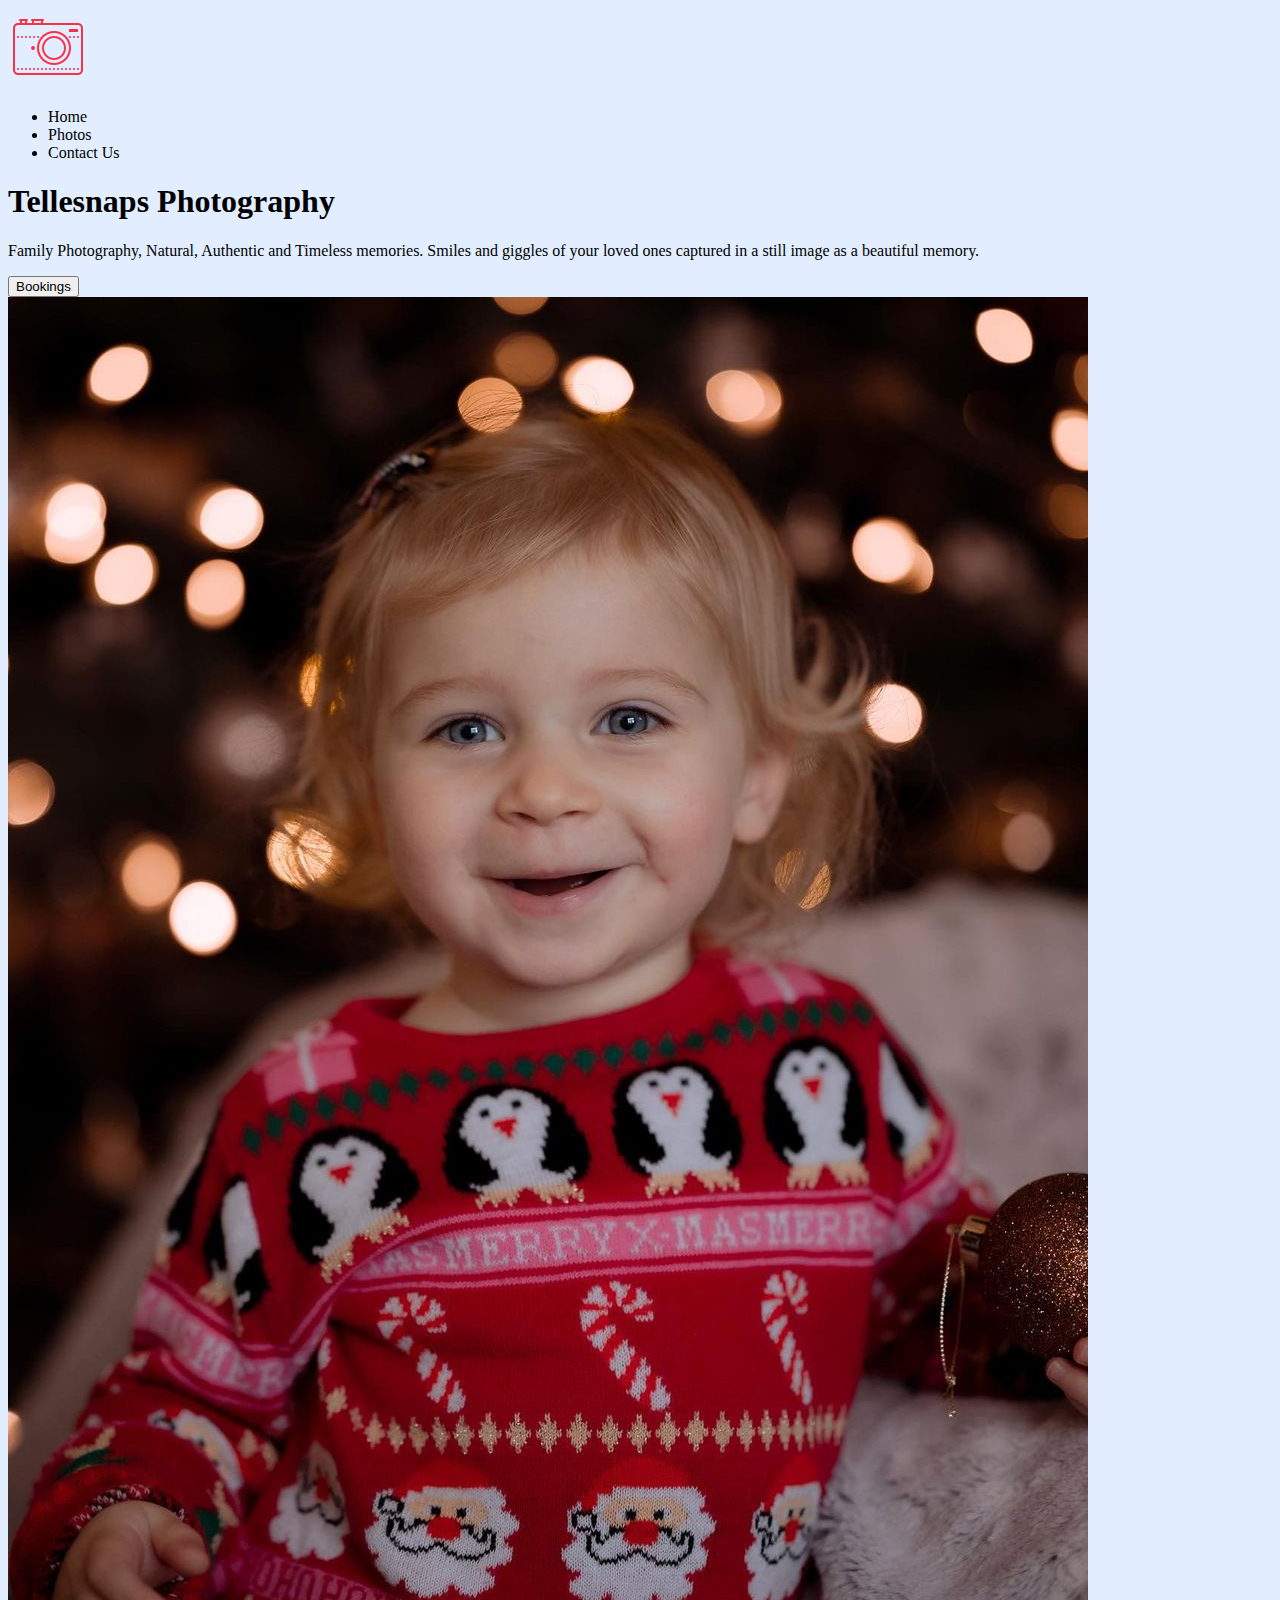
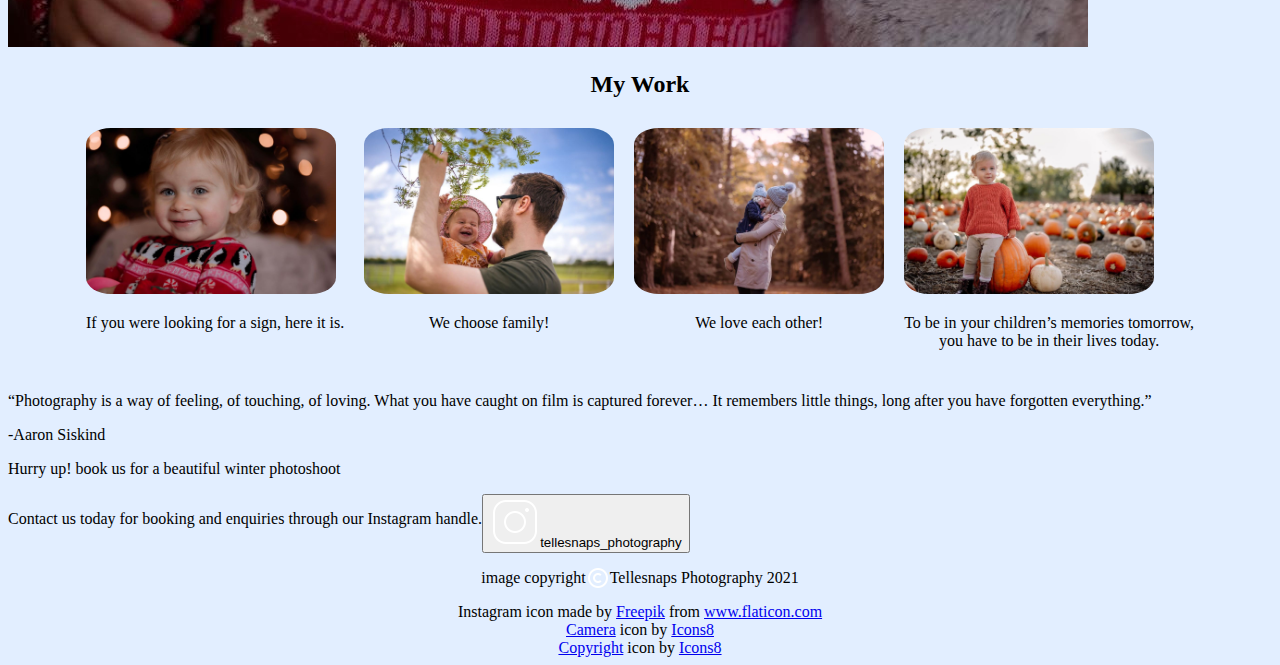
==== index.html @ 1d7382c7 "Html fie structure made for Landing page, README updated" ====
<!DOCTYPE html>
<html lang="en">
<head>
    <meta charset="UTF-8">
    <meta http-equiv="X-UA-Compatible" content="IE=edge">
    <meta name="viewport" content="width=device-width, initial-scale=1.0">
    <title>Tellesnaps Photography</title>
    <link rel="stylesheet" href="styles.css">
    <link rel="icon" href="Images/logo.png">
</head>
<body>
    <section class="section-1">
        <nav>
            <img class="logo" src="Images/logo.png" alt="Tellesnaps Logo">
            <ul class="nav-links">
                <li>Home</li>
                <li>Photos</li>
                <li>Contact Us</li>
            </ul>
        </nav>
        <div class="box-1">
            <div class="Heading">
                <h1>Tellesnaps Photography</h1>
                <p>Family Photography, Natural, Authentic and Timeless memories. Smiles and giggles of your loved ones captured in a still image as a beautiful memory. </p>
                <button type="button">Bookings</button>
            </div>
            <div class="heading-image">
                <img src="Images/image-3.jpg" alt="A beautiful Smiling Baby">
            </div>
        </div>
    </section>
    <h2>My Work</h2>
    <section class="section-2">
        <div class="image-section">
            <img src="Images/image-2.jpg" alt="A beautiful smiling baby with a red sweater.">
            <p>If you were looking for a sign, here it is.</p>
        </div>
        <div class="image-section">
            <img src="Images/image-1.jpg" alt="A cute baby and her father laughing.">
            <p>We choose family!</p>
        </div>
        <div class="image-section">
            <img src="Images/image-4.jpg" alt="A candid photo of a boy in his dad's arms.">
            <p>We love each other!</p>
        </div>
        <div class="image-section">
            <img src="Images/image-5.jpg" alt="A cute girl with an orange sweater standing in middle of lots of pumpkins">
            <p>To be in your children’s memories tomorrow,<br> you have to be in their lives today.</p>
        </div>

    </section>
    <section class="quote-section">
        <div class="quote-container">
            <p>“Photography is a way of feeling, of touching, of loving. What you have caught on film is captured forever… It remembers little things, long after you have forgotten everything.”</p>
        </div>
        <div class="quote-writer">
            <p>-Aaron Siskind</p>
        </div>
    </section>
    <section class="call-to-action">
        <div class="container-2">
            <p>Hurry up! book us for a beautiful winter photoshoot</p>
        </div>
        <div class="container-3">
            <p>Contact us today for booking and enquiries through our Instagram handle.</p>
            <a href="https://www.instagram.com/tellesnaps_photography/">
                <button type="button">
                   <img class="ig-logo" src="Images/Instagram.png" alt="Instagram Logo">tellesnaps_photography
                </button>
            </a>    
        </div>
    </section>
    <footer>
        <div class="container-4">
            <p>image copyright </p>
            <img src="Images/copyright-logo.png" alt="copyright logo">
            <p>Tellesnaps Photography 2021</p>
        </div>
        
        <div class="container-5">
            <div>Instagram icon made by <a href="https://www.freepik.com" title="Freepik">Freepik</a> from <a href="https://www.flaticon.com/" title="Flaticon">www.flaticon.com</a></div>
           <a target="_blank" href="https://icons8.com/icon/42343/camera">Camera</a> icon by <a target="_blank" href="https://icons8.com">Icons8</a>
           <br> 
           <a target="_blank" href="https://icons8.comundefined">Copyright</a> icon by <a target="_blank" href="https://icons8.com">Icons8</a>
        </div>
    </footer>
</body>
</html>
---- styles.css ----
body{
    background-color: rgb(226, 238, 255);
}

.section-2{
    display: flex;
    flex-flow: row wrap;
    justify-content: center;

}

.image-section{
    margin: 10px;    
}

.image-section p {
    text-align: center;

}

.image-section img{
    border-radius:10% ;
    margin: 0;
    padding: 0;
    height: auto;
    width: 250px;
}


h2{
    text-align: center;
}

.container-3 {
    display: flex;
    flex-flow: row wrap;
}

.container-4{
    display: flex;
    justify-content: center;
    align-items: center;
}

.container-5{
    text-align: center;
}
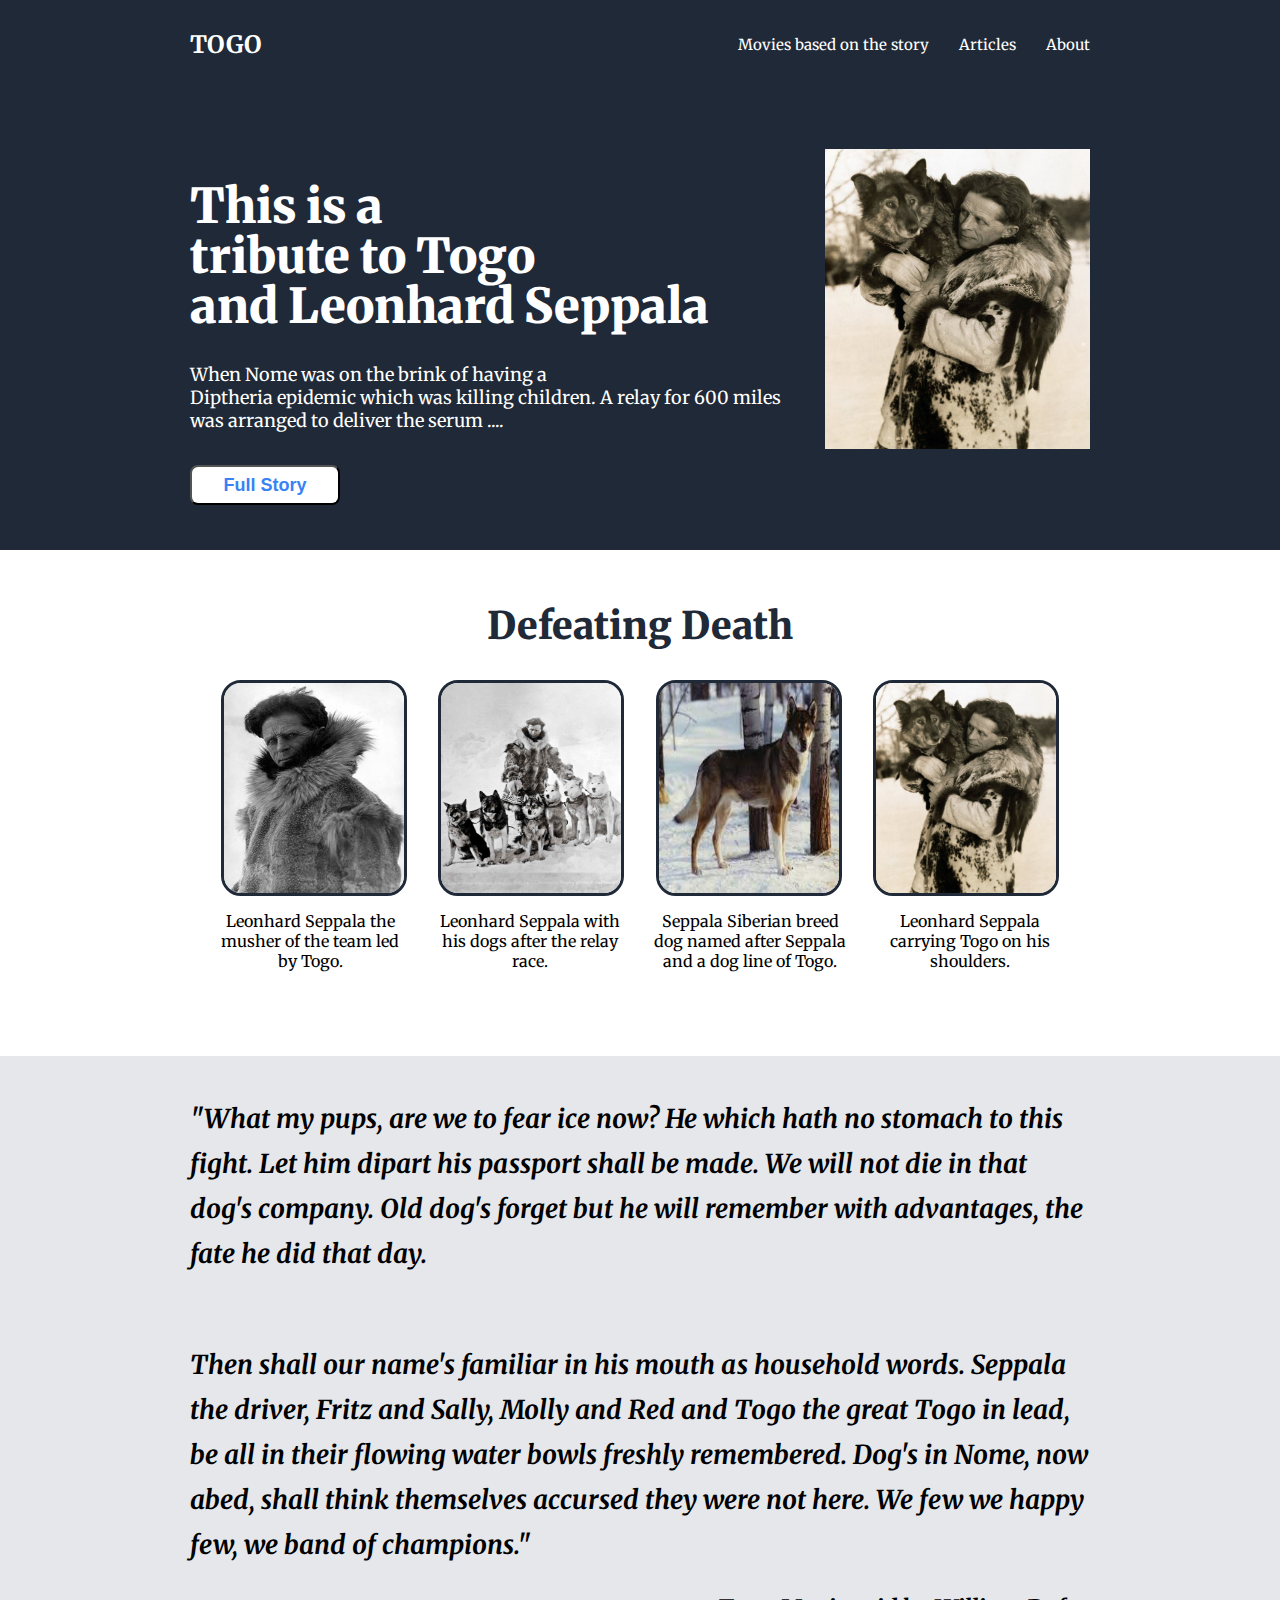
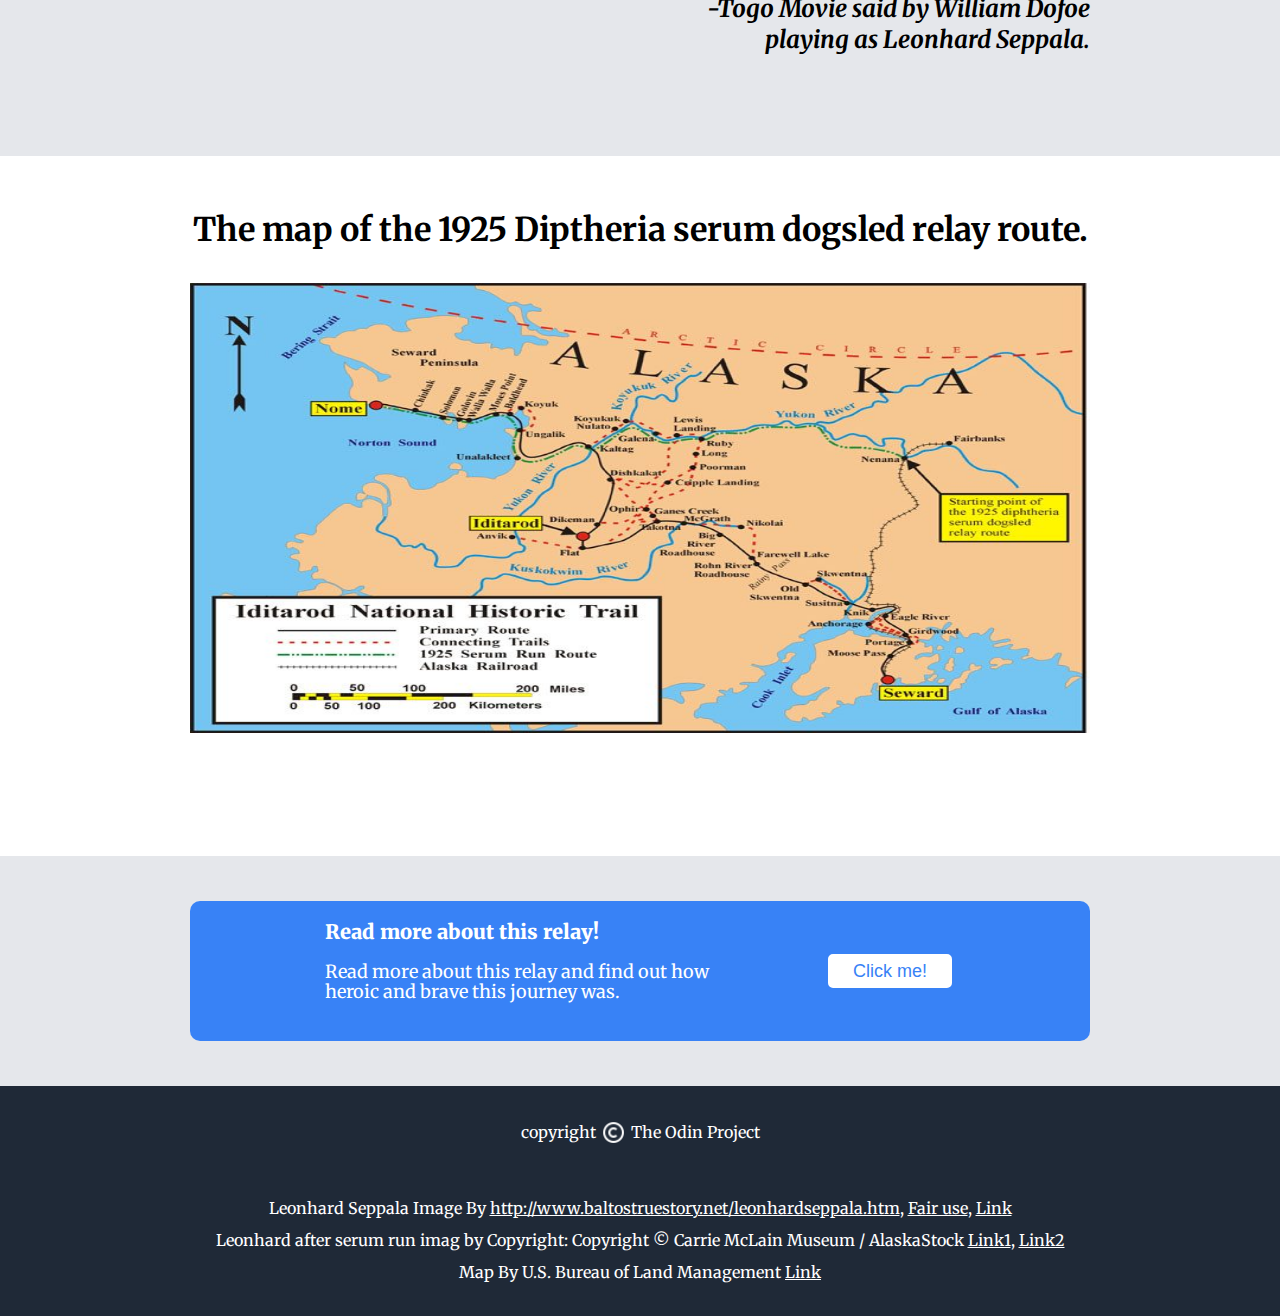
==== commit dae457ad: "Updated README Created more.html and styling for it. Final udate for the project" ====
--- a/index.html
+++ b/index.html
@@ -4,85 +4,103 @@
     <meta charset="UTF-8">
     <meta http-equiv="X-UA-Compatible" content="IE=edge">
     <meta name="viewport" content="width=device-width, initial-scale=1.0">
-    <title>Tellesnaps Photography</title>
+    <title>TOGO</title>
     <link rel="stylesheet" href="styles.css">
-    <link rel="icon" href="Images/logo.png">
+    <link rel="icon" href="Images/togo.png">
 </head>
 <body>
-    <section class="section-1">
-        <nav>
-            <img class="logo" src="Images/logo.png" alt="Tellesnaps Logo">
-            <ul class="nav-links">
-                <li>Home</li>
-                <li>Photos</li>
-                <li>Contact Us</li>
-            </ul>
-        </nav>
-        <div class="box-1">
-            <div class="Heading">
-                <h1>Tellesnaps Photography</h1>
-                <p>Family Photography, Natural, Authentic and Timeless memories. Smiles and giggles of your loved ones captured in a still image as a beautiful memory. </p>
-                <button type="button">Bookings</button>
-            </div>
-            <div class="heading-image">
-                <img src="Images/image-3.jpg" alt="A beautiful Smiling Baby">
+    <div class="wrapper">
+        <div class="first">
+           <div id="nav"> 
+            <div class="Header"><a href="index.html">TOGO</a></div>
+                <ul class="nav-links">
+                    <li>Movies based on the story</li>
+                    <li>Articles</li>
+                    <li>About</li>
+                </ul>
+          </div> 
+            <div class="box-2">
+                <div class="left-hero">
+                    <h1>This is a <br> tribute to Togo <br> and Leonhard Seppala</h1>
+                    <p>When Nome was on the brink of having a <br> Diptheria epidemic which was killing children. A relay for 600 miles was arranged to deliver the serum ....</p>
+                    <a href="more.html"><button type="button">Full Story</button></a>
+                </div>
+                
+                <img src="Images/Seppala-Togo.jpg" alt="Seppala carryig Togo on his shoulder">
+                
             </div>
         </div>
-    </section>
-    <h2>My Work</h2>
-    <section class="section-2">
-        <div class="image-section">
-            <img src="Images/image-2.jpg" alt="A beautiful smiling baby with a red sweater.">
-            <p>If you were looking for a sign, here it is.</p>
+    </div>
+    <div class="section-1">
+        <div class="second">
+            <div class="heading-2"><h2>Defeating Death</h2></div>
+            <div class="container-2">
+                <div class="img-container">
+                    <img src="Images/Leonhard_Seppala.jpg" alt="Leonhard Seppala.">
+                    <img src="Images/Leonhard_Seppala_with_dogs.jpg" alt="Leonhard Seppalla and his dogs after the relay">
+                    <img src="Images/Seppala-Siberian.jfif" alt="A Seppala Siberian Breed Dog named after Seppala and a dog line of Togo.">
+                    <img src="Images/Seppala-Togo.jpg" alt="Leonhard Seppala carrying Togo on his shoulders.">                    
+                </div>
+                <div class="info-container">
+                    <div class="img-info">Leonhard Seppala the musher of the team led by Togo.</div>
+                    <div class="img-info">Leonhard Seppala with his dogs after the relay race.</div>
+                    <div class="img-info">Seppala Siberian breed dog named after Seppala and a dog line of Togo.</div>
+                    <div class="img-info">Leonhard Seppala carrying Togo on his shoulders.</div>
+                </div>
+            </div>
         </div>
-        <div class="image-section">
-            <img src="Images/image-1.jpg" alt="A cute baby and her father laughing.">
-            <p>We choose family!</p>
+    </div>
+    <div class="section-2">
+        <div class="third">
+            <p>"What my pups, are we to fear ice now? He which hath no stomach to this fight. Let him dipart his passport shall be made. We will not die in that dog's company. Old dog's forget but he will remember with advantages,
+                the fate he did that day.  
+            </p>
+            <p> Then shall our name's familiar in his mouth as household words. Seppala the driver, Fritz and Sally, Molly and Red and Togo the great Togo in lead,
+                be all in their flowing water bowls freshly remembered. Dog's in Nome, now abed, shall think themselves accursed they were not here. We few we happy few, we band of champions."</p>
+            <div class="author">
+                -Togo Movie said by William Dofoe <br> playing as Leonhard Seppala.
+            </div>
+
         </div>
-        <div class="image-section">
-            <img src="Images/image-4.jpg" alt="A candid photo of a boy in his dad's arms.">
-            <p>We love each other!</p>
+    </div>
+    <div class="section-3">
+        <div class="fourth">
+            <h3>The map of the 1925 Diptheria serum dogsled relay route.</h3>
+            <img src="Images/relay-map.jpg" alt="The map of the 1925 Diptheria serum dogsled relay route.">
         </div>
-        <div class="image-section">
-            <img src="Images/image-5.jpg" alt="A cute girl with an orange sweater standing in middle of lots of pumpkins">
-            <p>To be in your children’s memories tomorrow,<br> you have to be in their lives today.</p>
+    </div>
+    
+    <div class="cta">
+        <div class="box">
+            <div id="left-hero">
+                <h4>Read more about this relay!</h4>
+                <p>Read more about this relay and find out how <br> heroic and brave this journey was.</p>
+            </div>
+            <div id="right-hero">
+                <a href="https://en.wikipedia.org/wiki/1925_serum_run_to_Nome#:~:text=The%201925%20serum%20run%20to,Nome%20and%20the%20surrounding%20communities">
+                    <button type="button">
+                        Click me!
+                    </button>
+                </a>
+            </div>
         </div>
+    </div>
 
-    </section>
-    <section class="quote-section">
-        <div class="quote-container">
-            <p>“Photography is a way of feeling, of touching, of loving. What you have caught on film is captured forever… It remembers little things, long after you have forgotten everything.”</p>
+    <div class="section-4">
+        <div class="footer">
+            <div class="container-4">
+                <p>copyright </p>
+                <img src="Images/copyright-logo.png" alt="copyright logo">
+                <p>The Odin Project</p>
+            </div>
+            <div class="contributors">
+                <div>Leonhard Seppala Image By 
+                    <a rel="nofollow" class="external free" href="http://www.baltostruestory.net/leonhardseppala.htm">http://www.baltostruestory.net/leonhardseppala.htm</a>, <a href="//en.wikipedia.org/wiki/File:Leonhard_Seppala.jpg" title="Fair use of copyrighted material in the context of Leonhard Seppala">Fair use</a>, <a href="https://en.wikipedia.org/w/index.php?curid=36741235">Link</a>
+                </div>
+                <div>Leonhard after serum run imag by Copyright: Copyright © Carrie McLain Museum / AlaskaStock  <a href="http://creativecommons.org/publicdomain/zero/1.0/deed.en" title="Creative Commons Zero, Public Domain Dedication"> Link1</a>, <a href="https://commons.wikimedia.org/w/index.php?curid=93981964">Link2</a></div>
+                <div>Map By U.S. Bureau of Land Management <a href="https://commons.wikimedia.org/w/index.php?curid=3525038">Link</a></div>
+            </div>  
         </div>
-        <div class="quote-writer">
-            <p>-Aaron Siskind</p>
-        </div>
-    </section>
-    <section class="call-to-action">
-        <div class="container-2">
-            <p>Hurry up! book us for a beautiful winter photoshoot</p>
-        </div>
-        <div class="container-3">
-            <p>Contact us today for booking and enquiries through our Instagram handle.</p>
-            <a href="https://www.instagram.com/tellesnaps_photography/">
-                <button type="button">
-                   <img class="ig-logo" src="Images/Instagram.png" alt="Instagram Logo">tellesnaps_photography
-                </button>
-            </a>    
-        </div>
-    </section>
-    <footer>
-        <div class="container-4">
-            <p>image copyright </p>
-            <img src="Images/copyright-logo.png" alt="copyright logo">
-            <p>Tellesnaps Photography 2021</p>
-        </div>
-        
-        <div class="container-5">
-            <div>Instagram icon made by <a href="https://www.freepik.com" title="Freepik">Freepik</a> from <a href="https://www.flaticon.com/" title="Flaticon">www.flaticon.com</a></div>
-           <a target="_blank" href="https://icons8.com/icon/42343/camera">Camera</a> icon by <a target="_blank" href="https://icons8.com">Icons8</a>
-           <br> 
-           <a target="_blank" href="https://icons8.comundefined">Copyright</a> icon by <a target="_blank" href="https://icons8.com">Icons8</a>
-        </div>
-    </footer>
+    </div>
 </body>
 </html>--- a/styles.css
+++ b/styles.css
@@ -1,48 +1,315 @@
+@import url('https://fonts.googleapis.com/css2?family=Merriweather:wght@300&display=swap');
+
 body{
-    background-color: rgb(226, 238, 255);
+    background-color: transparent;
+    margin: 0px;
+    font-family: "Merriweather", 'Cambria', 'Cochin', 'Georgia', Times, 'Times New Roman', serif;
+
+}
+
+.wrapper{
+    height: 550px;
+    margin: 0px;
+    background-color: #1f2937;
+}
+
+.first{
+    display: flex;
+    flex-flow: column wrap;
+    gap:5em ;
+    height: 500px;
+    max-width: 900px;
+    margin: auto;
+    padding-top: 20px ;
+}
+
+#nav{
+    display: flex;
+    justify-content: space-between;
+    align-items: center;
+    color: white; 
+}
+
+.Header{
+    font-size: 24px ;
+    font-weight: bold;
+}
+
+.Header a{
+    text-decoration: none;
+    color: white;
+}
+
+.Header a:hover{
+    color: #3882F6;
+}
+
+ul{
+    list-style-type: none;
+    gap: 2em;
+    font-size: 15px;
+}
+
+ul li:hover{
+    color: #3882F6;
+}
+
+.nav-links{
+    display: flex;
+    justify-content: center;
+    align-items: center;
+}
+
+.box-2{
+    display: flex;
+    gap: 2em;
+}
+
+.left-hero{
+    display: block;
+    color:white;
+    
+}
+
+h1{
+    font-size: 48px;
+    line-height: 50px;
+    font-weight: 900;
+}
+
+.left-hero p{
+    font-size: 18px;
+}
+
+.left-hero button{
+    font-size: 18px;
+    color: #3882F6;
+    background-color:white;
+    border-radius: 8px ;
+    padding: 5px 15px 5px 15px;
+    font-weight: bold;
+    margin-top: 15px;
+    width: 150px;
+    height: 40px;
+}
+
+.left-hero button:hover{
+    background-color: white;
+    color: #3882F6;
+    border: solid white;
+}
+
+.right-hero{
+    width: 600px;
+    border: solid white;
+    background-color: rgba(255, 247, 247, 0.233);
+    height: 200px;
+}
+
+.box-2 img{
+    width: 400px;
+    height: 300px;
+}
+
+#hero-img{
+    height: 240px;
+    width: 350px;
+    border-radius: 20px;
+}
+
+.section-1{
+    height: 480px;
+}
+
+h2{
+    font-size: 38px;
+    font-weight: 900;
+    color: #1f2937;
+    text-align: center;
+}
+
+
+.second{
+    height: 480px;
+    max-width: 900px;
+    margin: auto;
+    padding-top: 20px ;
+}
+
+.container-2{
+    display: block;
+}
+
+.img-container{
+    display: flex;
+    justify-content: space-evenly;
+    width: 900px ;
+    align-items: center;
+}
+
+.img-container img{
+    width: 180px;
+    height: 210px;
+    border-radius: 20px;
+    border: solid #1f2937 ;
+}
+
+.info-container{
+    display: flex;
+    gap: 0;
+    justify-content: space-evenly;
+    text-align: center;
+    align-items: center;
+    margin-top: 15px;
+}
+
+.img-info{
+    width:200px;
+    margin-right: 0px;
 }
 
 .section-2{
+    background-color: #E5E7EB;
+}
+
+.third{
+    max-width: 900px;
+    height: 700px;
+    margin: auto;
+}
+
+.third p{
+    font-size: 26px;
+    font-style: italic;
+    font-weight: 700;
+    line-height: 45px;
+    padding-top: 40px;
+}
+
+.author{
+    font-size: 24px;
+    font-style: italic;
+    font-weight: 700;
+    text-align: end;
+}
+
+.section-3{
+    display: flex;
+    flex-flow: column wrap;
+    justify-content: center;
+    align-items: center;
+}
+
+.fourth{
+    max-width: 900px;
+    height: 600px;
+    margin-top: 20px;
+    text-align: center;
+    font-size: 28px;
+    font-weight: 800;
+    margin-bottom: 80px;
+}
+
+.fourth img{
+    width: 900px;
+    height: 450px;
+}
+
+
+
+.section-4{
+    height: 230px;
+    margin: 0px;
+    background-color: #1f2937;
+}
+
+.container-4{
     display: flex;
     flex-flow: row wrap;
-    justify-content: center;
-
-}
-
-.image-section{
-    margin: 10px;    
-}
-
-.image-section p {
-    text-align: center;
-
-}
-
-.image-section img{
-    border-radius:10% ;
+    color: white;
+    justify-content: center;
+    align-items: center;
+    padding-top: 20px;
+}
+
+.container-4 img{
+    width: 25px;
+    height: 25px;
+    margin: 5px;
+}
+
+.contributors{
+    color: white;
+    display: flex;
+    flex-flow: column wrap;
+    justify-content: center;
+    align-items: center;
+    gap: 2em;
+    margin-top: 50px;
+    line-height: 0px;
+
+}
+
+.contributors a{
+    color: white;
+
+}
+
+.contributors a:hover{
+    color: #3882F6;
+    text-decoration: none;
+}
+
+.cta{
     margin: 0;
-    padding: 0;
-    height: auto;
-    width: 250px;
-}
-
-
-h2{
-    text-align: center;
-}
-
-.container-3 {
-    display: flex;
-    flex-flow: row wrap;
-}
-
-.container-4{
-    display: flex;
-    justify-content: center;
-    align-items: center;
-}
-
-.container-5{
-    text-align: center;
-}
-
+    background-color: #E5E7EB;
+    height: 230px;
+    display: flex;
+    justify-content: center;
+    align-items: center;
+}
+
+.box{
+    width: 900px;
+    height: 140px;
+    background-color: #3882F6;
+    border-radius: 10px;
+    display: flex;
+    align-items: center;
+    justify-content: center;
+    line-height: 20px;
+
+}
+
+#left-hero h4{
+    color: white;
+    font-size: 20px;
+    font-weight: 900;
+    margin: 0;
+}
+
+#left-hero p{
+    color:white;
+    font-size: 18px;
+    width: 500px;
+    margin-top: 20px;
+}
+
+#right-hero button{
+    color: #3882F6;
+    font-size: 18px;
+    background-color: white;
+    border: solid #3882F6;
+    border-radius: 8px;
+    width: 130px;
+    height: 40px;
+}
+
+#right-hero button:hover{
+    color: white;
+    background-color: #3882F6;
+    border: solid white;
+
+}
+
+
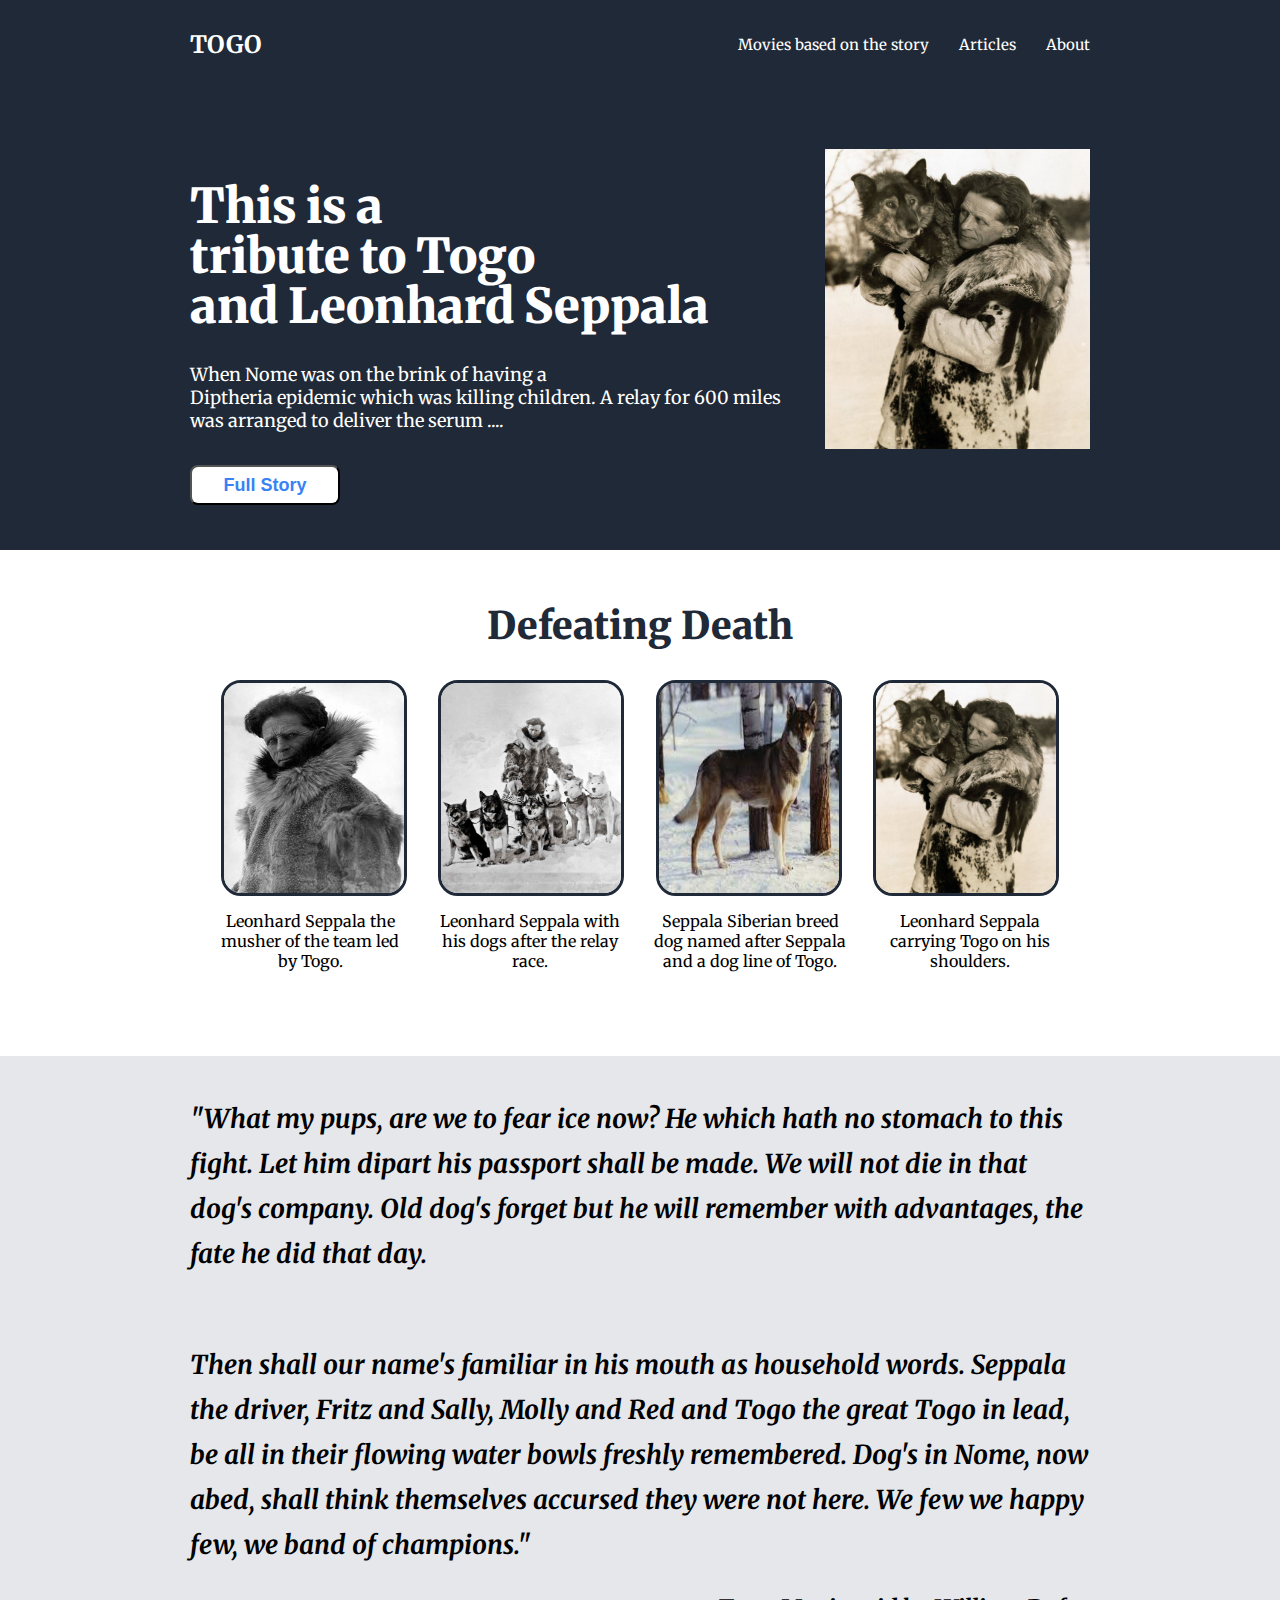
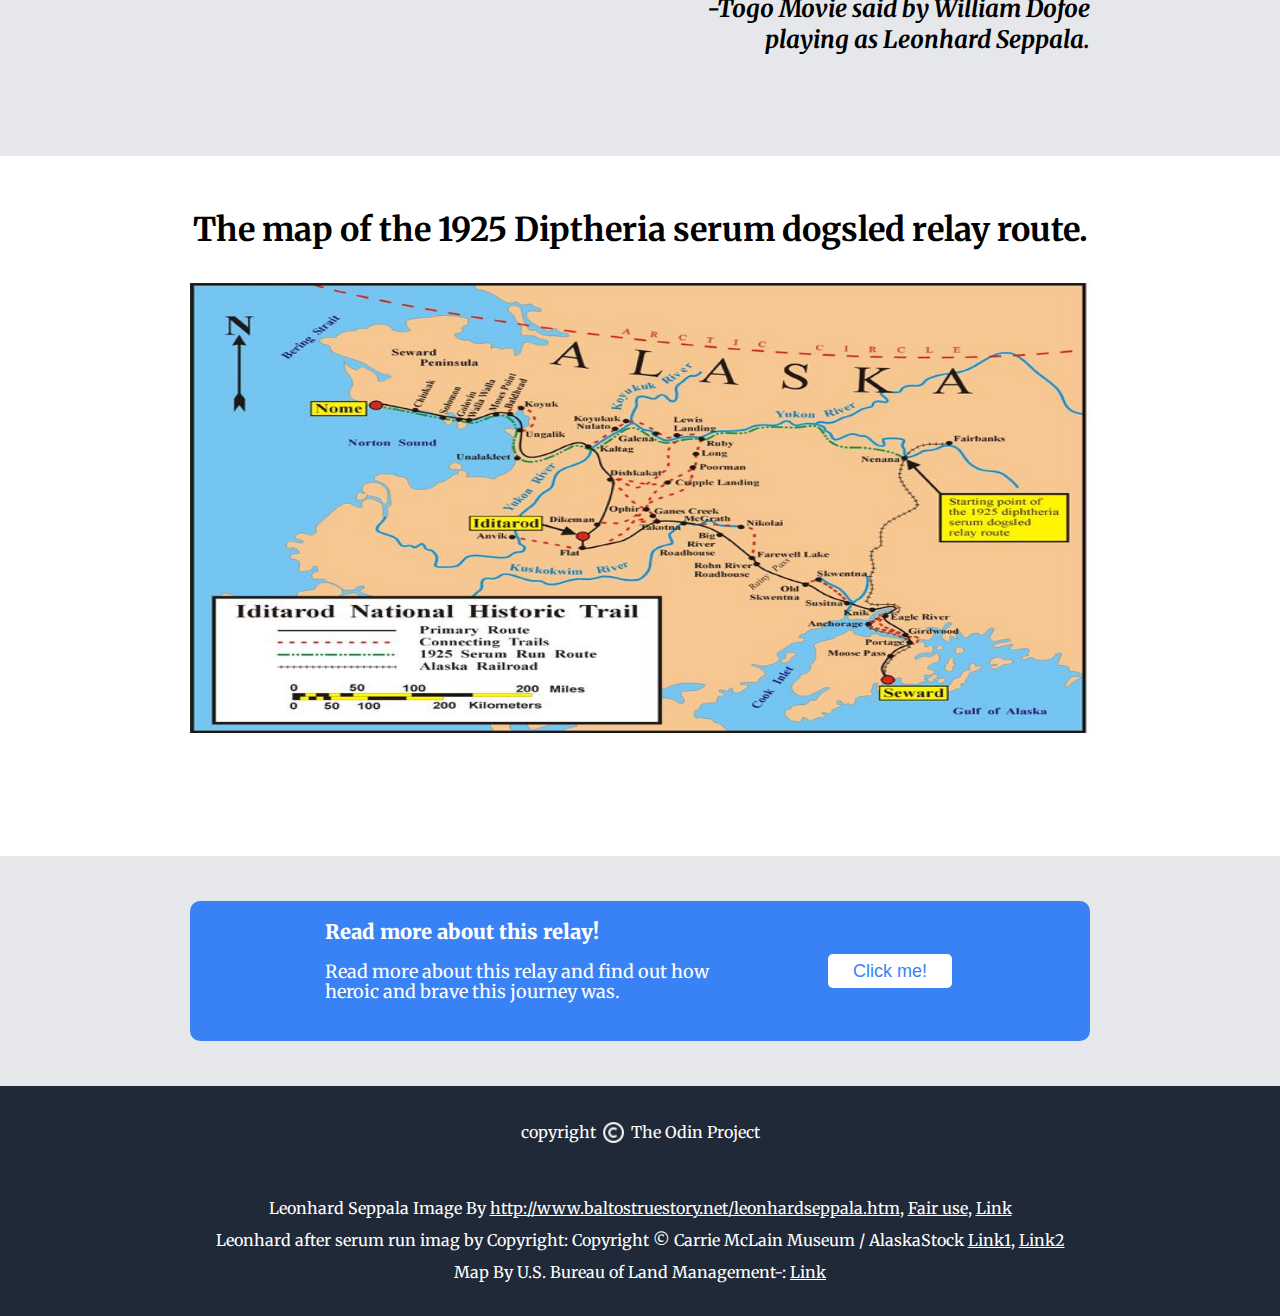
==== commit 03baebc4: "updated small error in index.html" ====
--- a/index.html
+++ b/index.html
@@ -98,7 +98,7 @@
                     <a rel="nofollow" class="external free" href="http://www.baltostruestory.net/leonhardseppala.htm">http://www.baltostruestory.net/leonhardseppala.htm</a>, <a href="//en.wikipedia.org/wiki/File:Leonhard_Seppala.jpg" title="Fair use of copyrighted material in the context of Leonhard Seppala">Fair use</a>, <a href="https://en.wikipedia.org/w/index.php?curid=36741235">Link</a>
                 </div>
                 <div>Leonhard after serum run imag by Copyright: Copyright © Carrie McLain Museum / AlaskaStock  <a href="http://creativecommons.org/publicdomain/zero/1.0/deed.en" title="Creative Commons Zero, Public Domain Dedication"> Link1</a>, <a href="https://commons.wikimedia.org/w/index.php?curid=93981964">Link2</a></div>
-                <div>Map By U.S. Bureau of Land Management <a href="https://commons.wikimedia.org/w/index.php?curid=3525038">Link</a></div>
+                <div>Map By U.S. Bureau of Land Management-: <a href="https://commons.wikimedia.org/w/index.php?curid=3525038">Link</a></div>
             </div>  
         </div>
     </div>
